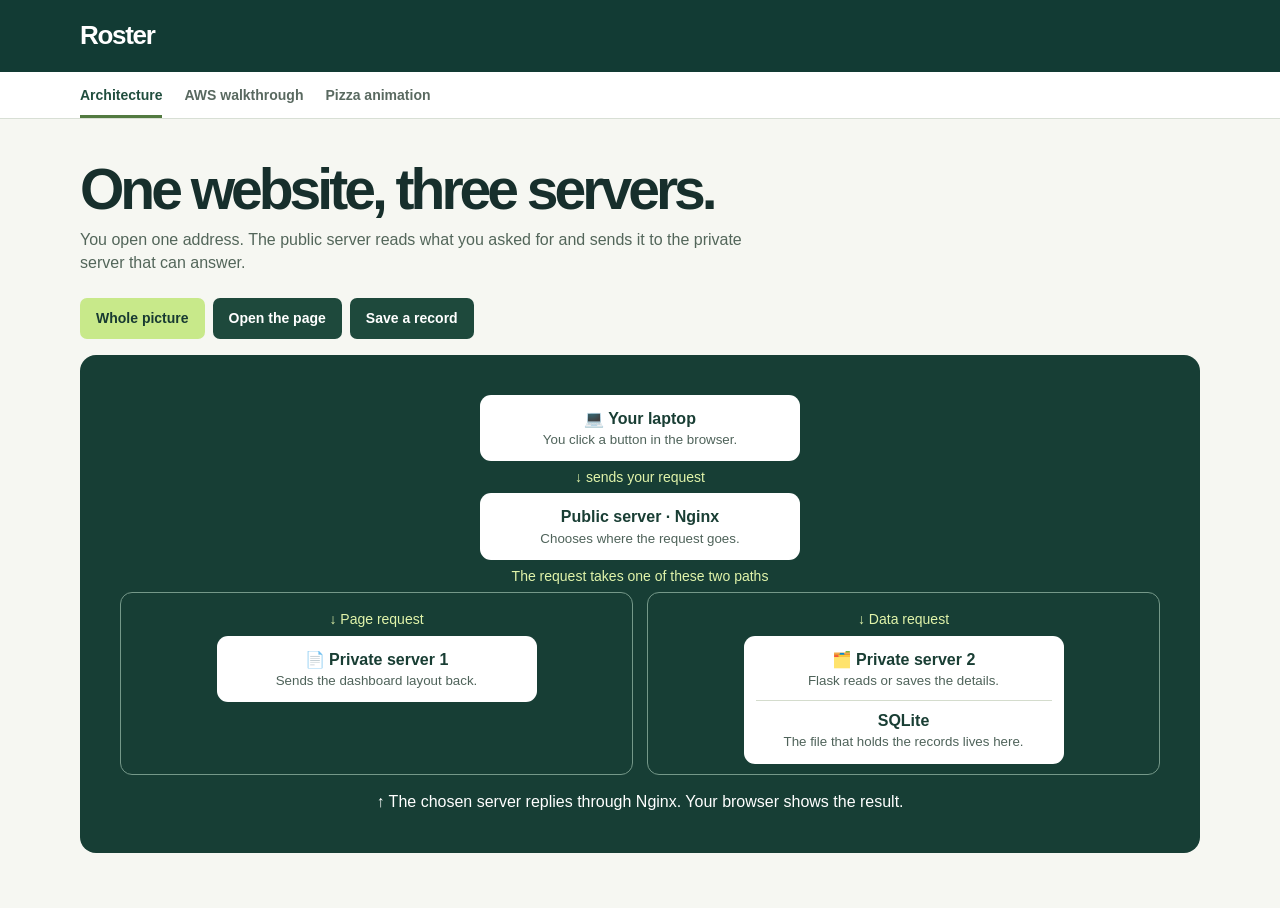
==== vercel-deploy/vercel-deploy/architecture.html @ a6892d73 "Add files via upload" ====
<!doctype html><html lang="en"><head><meta charset="utf-8"><meta name="viewport" content="width=device-width, initial-scale=1"><title>How the three servers connect</title><link rel="stylesheet" href="style.css"><style>
.route{padding:clamp(14px,4vw,40px);background:#173e35;color:white;border-radius:16px;text-align:center}.node{background:#fff;color:#193e34;padding:12px;border-radius:11px;max-width:320px;margin:auto}.node small{display:block;color:#4f635a}.arrow{color:#e1f4aa;font-size:14px;padding:6px}.branches{display:grid;grid-template-columns:1fr 1fr;gap:14px}.branch{border:1px solid #759889;border-radius:12px;padding:10px}.branch.off{display:none}.branches:has(.off){grid-template-columns:1fr}.options{display:flex;flex-wrap:wrap;gap:8px;margin:16px 0}.options button[aria-pressed=true]{background:#c8e98a;color:#183a32}.disk{border-top:1px solid #d4dccd;margin-top:10px;padding-top:8px}.route p{margin:15px auto 0;max-width:600px}@media(max-width:500px){.branches{gap:6px}.branch{padding:5px}.node{padding:9px;font-size:14px}}
</style></head><body><header><b class="brand">Roster</b></header><nav class="viewnav"><a href="architecture.html" aria-current="page">Architecture</a><a href="aws.html">AWS walkthrough</a><a href="index.html#workflow">Pizza animation</a></nav><main><div class="wfhead"><h1>One website, three servers.</h1><p>You open one address. The public server reads what you asked for and sends it to the private server that can answer.</p></div><div class="options" aria-label="Choose a route"><button data-route="both">Whole picture</button><button data-route="page">Open the page</button><button data-route="save">Save a record</button></div><section class="route"><div class="node"><b>💻 Your laptop</b><small>You click a button in the browser.</small></div><div class="arrow">↓ sends your request</div><div class="node"><b>Public server · Nginx</b><small>Chooses where the request goes.</small></div><div class="arrow" id="direction"></div><div class="branches"><div class="branch" id="page"><div class="arrow">↓ Page request</div><div class="node"><b>📄 Private server 1</b><small>Sends the dashboard layout back.</small></div></div><div class="branch" id="save"><div class="arrow">↓ Data request</div><div class="node"><b>🗂️ Private server 2</b><small>Flask reads or saves the details.</small><div class="disk"><b>SQLite</b><small>The file that holds the records lives here.</small></div></div></div></div><p id="reply" aria-live="polite"></p></section></main><script>
const routes={both:['The request takes one of these two paths','↑ The chosen server replies through Nginx. Your browser shows the result.'],page:['Follow the page request','↑ Server 1 sends the layout through Nginx to your browser. To fill the rows, the browser then makes a separate data request to Server 2 through Nginx.'],save:['Follow the save request','↑ Once SQLite stores the record, Flask sends a confirmation through Nginx to your browser.']};
function draw(route){for(const id of ['page','save'])document.getElementById(id).classList.toggle('off',route!=='both'&&route!==id);document.getElementById('direction').textContent=routes[route][0];document.getElementById('reply').textContent=routes[route][1];for(const b of document.querySelectorAll('[data-route]'))b.setAttribute('aria-pressed',String(b.dataset.route===route))}
for(const b of document.querySelectorAll('[data-route]'))b.onclick=()=>draw(b.dataset.route);draw('both');
</script></body></html>
---- vercel-deploy/vercel-deploy/style.css ----
*{box-sizing:border-box}body{margin:0;color:#172f2c;background:#f6f7f2;font:16px/1.45 'DM Sans',Arial,sans-serif}header{background:#123b34;color:white;display:flex;align-items:center;gap:20px;padding:17px max(5vw,calc((100vw - 1120px)/2));white-space:nowrap}.brand{display:flex;gap:9px;align-items:center;font-size:26px;letter-spacing:-1.3px;font-weight:750}.logo{color:#d6f46e;font-size:36px;line-height:1}.workspace{border-left:1px solid #719188;padding-left:20px;color:#e4eee6;font-size:14px}.mode{margin-left:auto;font-size:12px;color:#d6f46e}main{max-width:1170px;margin:auto;padding:32px 25px 55px}.hero{overflow:hidden;position:relative;background:#e3edca;border:1px solid #d1dcbd;border-radius:16px;padding:40px;display:flex;align-items:center;min-height:193px}.hero small{font:700 11px monospace;letter-spacing:2px}.hero h1{position:relative;z-index:1;font-size:clamp(36px,5vw,66px);letter-spacing:-.064em;line-height:1.05;margin:12px 0}.hero h1 span{color:#6a883b}.hero p{margin:0;color:#486054}.art{position:absolute;right:2%;bottom:-12px;display:flex;align-items:flex-end;gap:4px;transform:rotate(-8deg)}.art i{width:58px;height:90px;background:#84a093;border-radius:40px 40px 0 0;position:relative}.art i:before{content:'';position:absolute;width:41px;height:41px;background:inherit;border-radius:50%;top:-44px;left:8px}.art i:nth-child(2){height:122px;background:#25574a}.art i:nth-child(3){height:74px;background:#a6bc76}.metrics{display:grid;grid-template-columns:repeat(3,1fr);gap:14px;margin:18px 0 26px}.metrics div,.panel,details{background:white;border:1px solid #d9dfd6;border-radius:12px}.metrics div{padding:17px 22px}.metrics small{display:block;color:#56675f}.metrics strong{font-size:32px;letter-spacing:-1.8px}.panel{overflow:hidden}.title,.tools,.actions{display:flex;gap:12px;align-items:center}.title{justify-content:space-between;padding:22px 24px 14px}h2{margin:0;font-size:23px;letter-spacing:-1px}button,input,select{font:inherit}button{cursor:pointer;background:#1e493c;color:white;border:0;border-radius:7px;padding:10px 16px;font-weight:600;font-size:14px}.tools{padding:0 24px 18px}.tools input{width:300px}input,select{padding:10px 12px;border:1px solid #cfd8d0;background:white;color:inherit;border-radius:7px;font-size:14px}.scroll{overflow:auto}table{width:100%;border-collapse:collapse;text-align:left;white-space:nowrap}td,th{padding:13px 22px;border-top:1px solid #e3e8df;font-size:14px}th{background:#f7f8f4;font-size:12px;color:#58695f}td:first-child{font-weight:600}.avatar{display:inline-grid;vertical-align:middle;place-items:center;width:36px;height:36px;border-radius:12px;margin-right:12px;font:600 12px monospace}.status{display:inline-block;border-radius:25px;background:#e9f2e4;color:#345b32;padding:4px 10px;font-size:12px}.leave{background:#fff1cf;color:#795818}footer{border-top:1px solid #e3e8df;padding:12px 24px;font-size:12px;color:#59695e}details{margin-top:18px;padding:16px 22px}summary{cursor:pointer;font-weight:600}dialog{border:1px solid #d2daca;border-radius:14px;color:inherit;width:min(420px,95vw);padding:26px}dialog::backdrop{background:#0b29266b}label{display:grid;gap:4px;margin:14px 0;font-size:14px}.actions{justify-content:flex-end}.secondary{background:#edf1ea;color:#334939}#notice:empty,#error:empty{display:none}#notice{padding:0 24px}#error{color:#942f27}@media(max-width:780px){.art{opacity:.25;right:-45px}.hero>div:first-child{z-index:1}}@media(max-width:580px){header{padding:14px}.workspace{display:none}main{padding:16px 12px}.hero{padding:24px;min-height:165px}.art{display:none}.metrics{gap:6px}.metrics div{padding:12px}.metrics small{font-size:12px}.title,.tools{padding-left:13px;padding-right:13px}.tools{flex-wrap:wrap}.tools input{width:100%}.title h2{font-size:20px}td,th{padding:12px}}
.viewnav{display:flex;gap:22px;padding:0 max(5vw,calc((100vw - 1120px)/2));background:white;border-bottom:1px solid #d8dfd5}.viewnav a{padding:13px 0;text-decoration:none;color:#596960;font-size:14px;font-weight:600}.viewnav a[aria-current]{color:#214e3e;box-shadow:inset 0 -3px #527a40}.wfhead small,.readout small{font:700 11px monospace;letter-spacing:.14em;color:#506d56}.wfhead h1{font-size:clamp(40px,6vw,66px);letter-spacing:-.07em;line-height:1;margin:10px 0}.wfhead h1 span{color:#88a650}.wfhead p{color:#53665a;margin:0 0 24px}.mapbox,.timeline{border-radius:14px;border:1px solid #d2dccf;background:white;overflow:hidden}.bar,.controls{display:flex;align-items:center;gap:8px;padding:16px 22px}.bar{justify-content:space-between}.canvas{background-color:#14362f;background-image:radial-gradient(#426057 1px,transparent 1px);background-size:15px 15px}.canvas svg{display:block;width:100%;max-height:350px}.mapnode text{font-family:Arial,sans-serif;fill:#f4faf0;text-anchor:middle}.readout{padding:18px 22px 0}.readout h3{font:600 clamp(16px,2.5vw,23px) monospace;margin:6px 0}.readout p{margin:0;color:#4c6255;min-height:2.9em}.controls{flex-wrap:wrap}.controls button:disabled{opacity:.4;cursor:default}.timeline{padding:20px 22px;margin-top:18px}.timeline h2{margin-bottom:10px}#events{display:grid;grid-template-columns:repeat(auto-fit,minmax(210px,1fr));gap:6px}.event{display:flex;align-items:center;gap:10px;text-align:left;background:#f4f6f1;color:#3b5144;font:13px monospace}.event b{color:#677d63}.event[aria-current]{box-shadow:inset 0 0 0 2px #62845d;background:#e7efdc}.canvas .active rect{stroke:#ccf286;stroke-width:2}.wfhead{margin:2px 0}.timeline+section{margin-top:20px}@media(max-width:580px){.bar,.controls,.readout,.timeline{padding-left:12px;padding-right:12px}.controls button{padding:9px 12px}.canvas svg{min-height:195px}.viewnav{padding:0 14px}}
.wfhead h1{font-size:clamp(34px,5vw,57px);max-width:950px}.wfhead p{max-width:700px}.bar label{display:block;margin:0;font-weight:650}.storybody{display:grid;grid-template-columns:minmax(0,1.9fr) minmax(200px,1fr);background:#e6eccf;padding:18px;gap:16px}.scene{border-radius:12px;background:#173e35;color:#f8fbf1;padding:24px}.scene>small{font:700 11px monospace;letter-spacing:.15em;color:#d9f392}.scene h2{font-size:clamp(22px,3vw,32px);margin-top:6px}.stage{display:grid;grid-template-columns:1fr minmax(84px,.95fr) 1fr;align-items:center;gap:8px;margin:20px 0}.actor{text-align:center;display:grid;justify-items:center;align-content:start;gap:4px}.actor i{display:grid;place-items:center;width:64px;height:64px;background:#eff1dc;border-radius:18px;font:36px/1 sans-serif}.actor strong{font-size:16px}.actor small{color:#d5e1d7;font-size:12px}.exchange{position:relative;border-top:2px dashed #9bb595;text-align:center;align-self:center}.exchange:after{content:'›';position:absolute;right:-4px;top:-18px;font-size:24px;color:#d9f392}.traveler{position:absolute;transform:translate(-50%,-60%);font-size:22px;z-index:1}.exchange b{display:inline-block;margin-top:17px;font-size:12px;color:#e0f59f}.scene p{margin:14px 0 0;border-top:1px solid #466459;padding-top:12px;min-height:3.6em}.laptop{background:white;align-self:center;border:4px solid #375449;border-bottom-width:9px;border-radius:12px;overflow:hidden}.screenbar{background:#e8ede5;padding:8px 12px;font-size:9px;letter-spacing:1px;color:#5c7465}.screenbar strong{float:right;font-size:11px;letter-spacing:normal}#screen{padding:20px;min-height:178px}#screen h3{margin:4px 0 16px;font-size:20px}#screen small{color:#5b6b61}.personcard,.screenrow{display:flex;align-items:center;gap:8px;font-size:13px}.personcard span{background:#e0d8f1;padding:10px;border-radius:8px}.screenstate,.newrow{background:#e3efcb;color:#2d5436}.screenstate{margin-top:15px;display:inline-block;padding:4px 9px;border-radius:8px;font-size:12px}.screenrow{justify-content:space-between;padding:6px;border-top:1px solid #dce3da}.placeholder{height:12px;background:#e7ece5;margin:12px 0;width:85%;border-radius:4px}.placeholder:last-child{width:65%}.network .canvas{margin-top:12px}.network p{margin-bottom:0}@media(max-width:720px){.storybody{grid-template-columns:1fr;padding:10px;gap:10px}.scene{padding:16px}.actor i{width:48px;height:48px;font-size:28px}.actor strong{font-size:14px}.actor small{font-size:11px}.laptop{width:100%}#screen{min-height:0;padding:10px 16px}.stage{margin:16px 0}.screenbar{padding:5px 10px}}
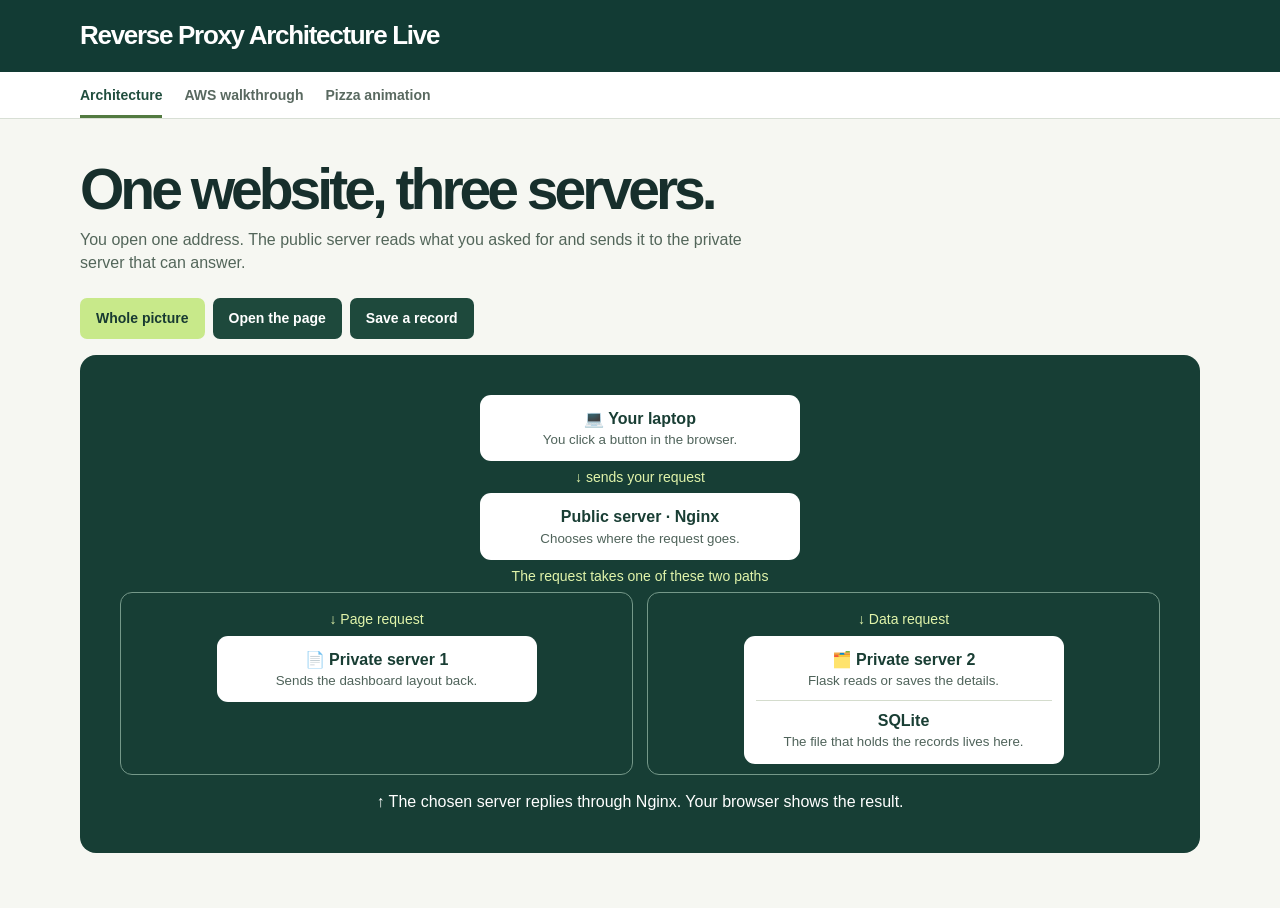
==== commit 2ba47286: "Set site titles and publish canonical URLs, robots.txt and sitemap" ====
--- a/vercel-deploy/vercel-deploy/architecture.html
+++ b/vercel-deploy/vercel-deploy/architecture.html
@@ -1,6 +1,6 @@
-<!doctype html><html lang="en"><head><meta charset="utf-8"><meta name="viewport" content="width=device-width, initial-scale=1"><title>How the three servers connect</title><link rel="stylesheet" href="style.css"><style>
+<!doctype html><html lang="en"><head><meta charset="utf-8"><meta name="viewport" content="width=device-width, initial-scale=1"><title>Three EC2 Servers | Reverse Proxy Architecture Live</title><meta name="description" content="Explore how public Nginx routes page requests and employee records to different private EC2 servers."><link rel="canonical" href="https://reverse-proxy-architecture-live.vercel.app/architecture.html"><link rel="stylesheet" href="style.css"><style>
 .route{padding:clamp(14px,4vw,40px);background:#173e35;color:white;border-radius:16px;text-align:center}.node{background:#fff;color:#193e34;padding:12px;border-radius:11px;max-width:320px;margin:auto}.node small{display:block;color:#4f635a}.arrow{color:#e1f4aa;font-size:14px;padding:6px}.branches{display:grid;grid-template-columns:1fr 1fr;gap:14px}.branch{border:1px solid #759889;border-radius:12px;padding:10px}.branch.off{display:none}.branches:has(.off){grid-template-columns:1fr}.options{display:flex;flex-wrap:wrap;gap:8px;margin:16px 0}.options button[aria-pressed=true]{background:#c8e98a;color:#183a32}.disk{border-top:1px solid #d4dccd;margin-top:10px;padding-top:8px}.route p{margin:15px auto 0;max-width:600px}@media(max-width:500px){.branches{gap:6px}.branch{padding:5px}.node{padding:9px;font-size:14px}}
-</style></head><body><header><b class="brand">Roster</b></header><nav class="viewnav"><a href="architecture.html" aria-current="page">Architecture</a><a href="aws.html">AWS walkthrough</a><a href="index.html#workflow">Pizza animation</a></nav><main><div class="wfhead"><h1>One website, three servers.</h1><p>You open one address. The public server reads what you asked for and sends it to the private server that can answer.</p></div><div class="options" aria-label="Choose a route"><button data-route="both">Whole picture</button><button data-route="page">Open the page</button><button data-route="save">Save a record</button></div><section class="route"><div class="node"><b>💻 Your laptop</b><small>You click a button in the browser.</small></div><div class="arrow">↓ sends your request</div><div class="node"><b>Public server · Nginx</b><small>Chooses where the request goes.</small></div><div class="arrow" id="direction"></div><div class="branches"><div class="branch" id="page"><div class="arrow">↓ Page request</div><div class="node"><b>📄 Private server 1</b><small>Sends the dashboard layout back.</small></div></div><div class="branch" id="save"><div class="arrow">↓ Data request</div><div class="node"><b>🗂️ Private server 2</b><small>Flask reads or saves the details.</small><div class="disk"><b>SQLite</b><small>The file that holds the records lives here.</small></div></div></div></div><p id="reply" aria-live="polite"></p></section></main><script>
+</style></head><body><header><b class="brand">Reverse Proxy Architecture Live</b></header><nav class="viewnav"><a href="architecture.html" aria-current="page">Architecture</a><a href="aws.html">AWS walkthrough</a><a href="index.html#workflow">Pizza animation</a></nav><main><div class="wfhead"><h1>One website, three servers.</h1><p>You open one address. The public server reads what you asked for and sends it to the private server that can answer.</p></div><div class="options" aria-label="Choose a route"><button data-route="both">Whole picture</button><button data-route="page">Open the page</button><button data-route="save">Save a record</button></div><section class="route"><div class="node"><b>💻 Your laptop</b><small>You click a button in the browser.</small></div><div class="arrow">↓ sends your request</div><div class="node"><b>Public server · Nginx</b><small>Chooses where the request goes.</small></div><div class="arrow" id="direction"></div><div class="branches"><div class="branch" id="page"><div class="arrow">↓ Page request</div><div class="node"><b>📄 Private server 1</b><small>Sends the dashboard layout back.</small></div></div><div class="branch" id="save"><div class="arrow">↓ Data request</div><div class="node"><b>🗂️ Private server 2</b><small>Flask reads or saves the details.</small><div class="disk"><b>SQLite</b><small>The file that holds the records lives here.</small></div></div></div></div><p id="reply" aria-live="polite"></p></section></main><script>
 const routes={both:['The request takes one of these two paths','↑ The chosen server replies through Nginx. Your browser shows the result.'],page:['Follow the page request','↑ Server 1 sends the layout through Nginx to your browser. To fill the rows, the browser then makes a separate data request to Server 2 through Nginx.'],save:['Follow the save request','↑ Once SQLite stores the record, Flask sends a confirmation through Nginx to your browser.']};
 function draw(route){for(const id of ['page','save'])document.getElementById(id).classList.toggle('off',route!=='both'&&route!==id);document.getElementById('direction').textContent=routes[route][0];document.getElementById('reply').textContent=routes[route][1];for(const b of document.querySelectorAll('[data-route]'))b.setAttribute('aria-pressed',String(b.dataset.route===route))}
 for(const b of document.querySelectorAll('[data-route]'))b.onclick=()=>draw(b.dataset.route);draw('both');
